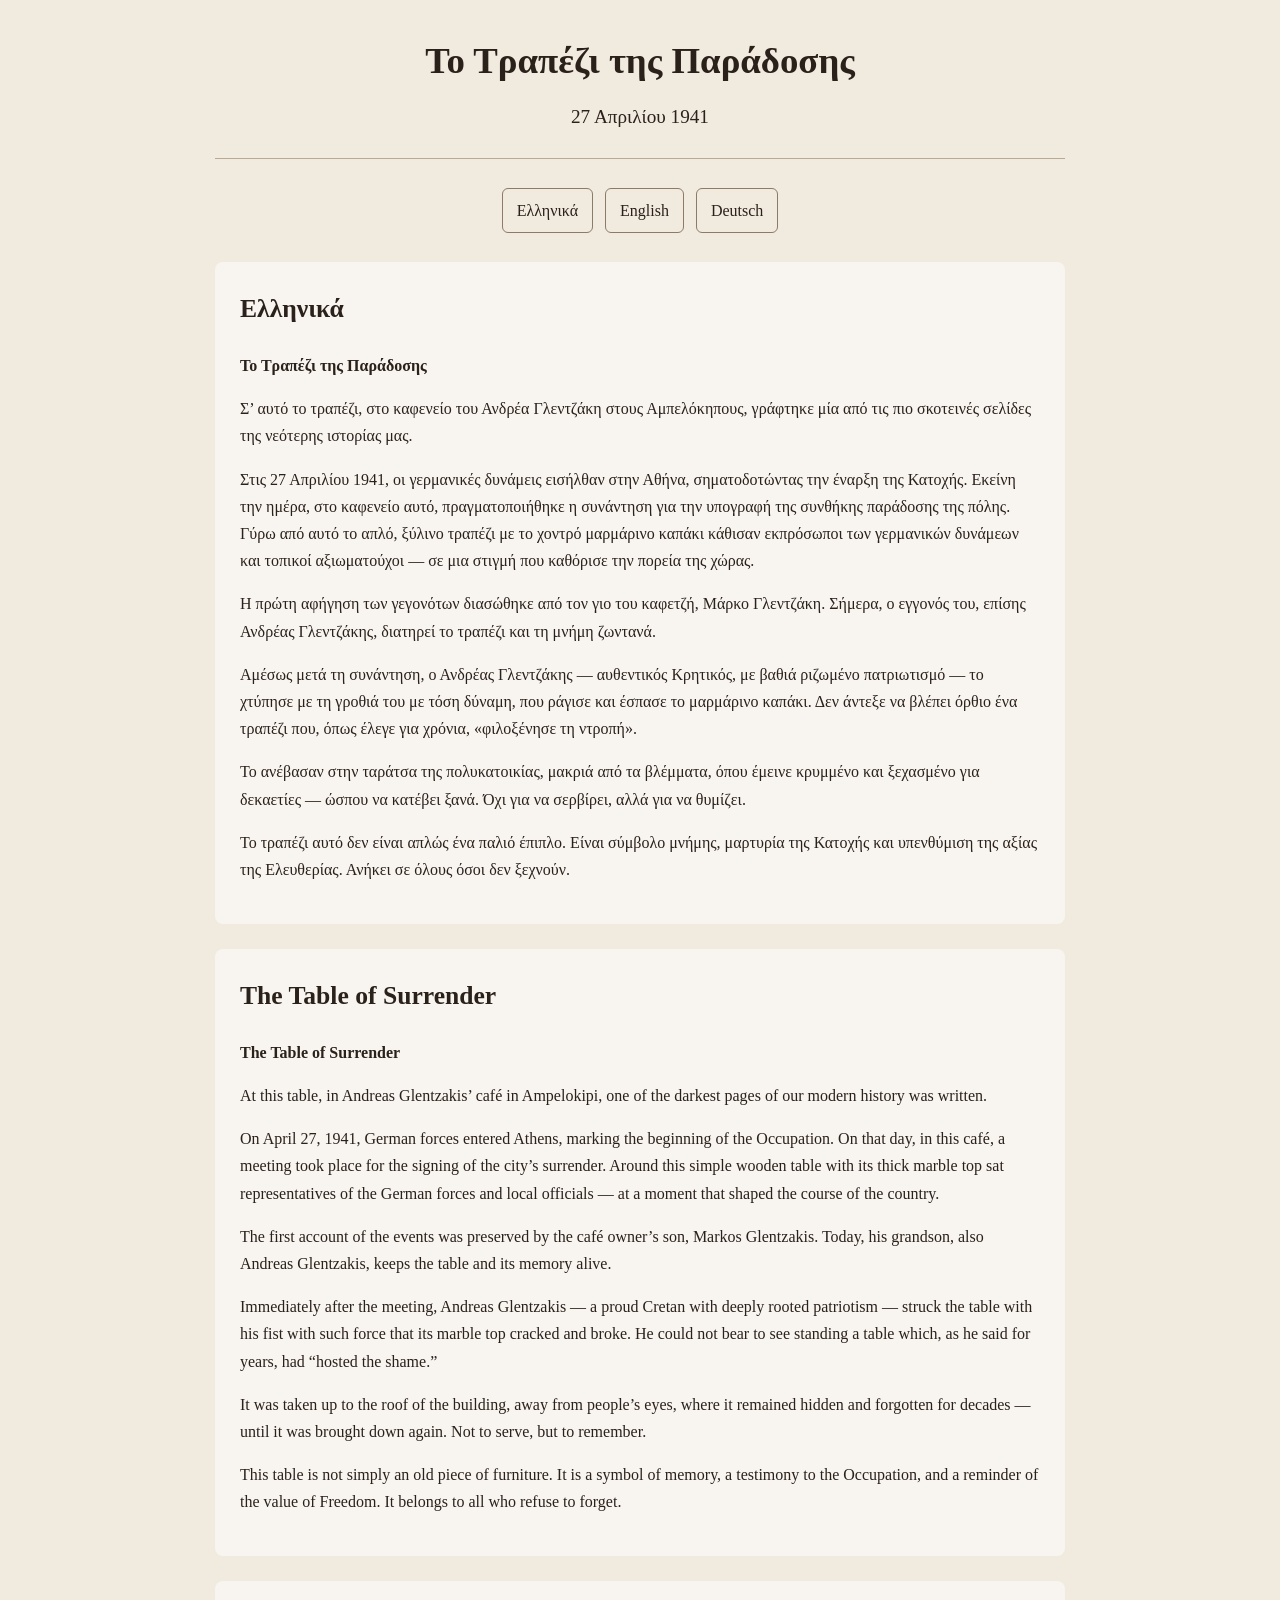
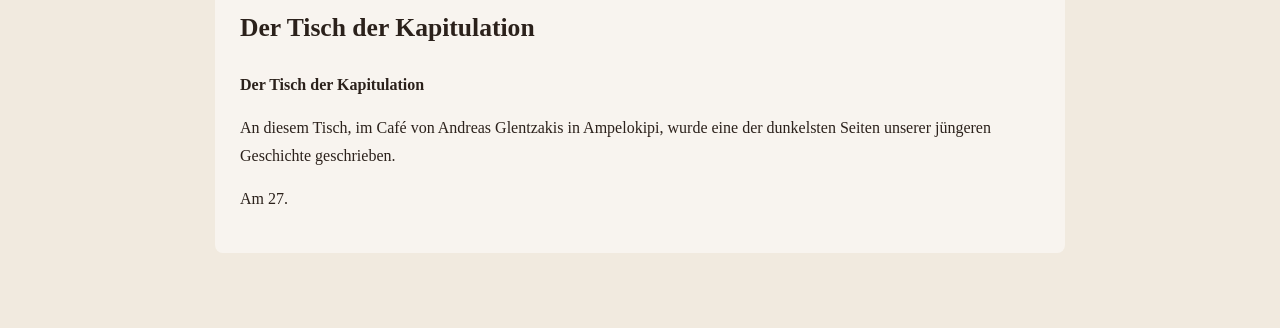
==== trapezi-paradosis/index.html @ 04c057d1 "Create index.html" ====
<!DOCTYPE html>
<html lang="el">
<head>
<meta charset="UTF-8">
<meta name="viewport" content="width=device-width, initial-scale=1.0">
<title>Το Τραπέζι της Παράδοσης</title>

<style>
body {
    margin: 0;
    background: #f1eadf;
    color: #2b211b;
    font-family: Georgia, "Times New Roman", serif;
    line-height: 1.7;
}

main {
    max-width: 850px;
    margin: auto;
    padding: 30px 20px 50px;
}

header {
    text-align: center;
    border-bottom: 1px solid #b9aa96;
    padding-bottom: 25px;
    margin-bottom: 25px;
}

h1 {
    font-size: 2.3em;
    margin: 0 0 8px;
}

.date {
    font-size: 1.2em;
}

nav {
    text-align: center;
    margin: 25px 0;
}

nav a {
    display: inline-block;
    padding: 8px 14px;
    margin: 4px;
    border: 1px solid #8d7b67;
    border-radius: 6px;
    color: #2b211b;
    text-decoration: none;
}

section {
    background: rgba(255,255,255,0.5);
    padding: 25px;
    margin-bottom: 25px;
    border-radius: 8px;
}

h2 {
    margin-top: 0;
    font-size: 1.6em;
}

footer {
    text-align: center;
    color: #6f6257;
    margin-top: 35px;
}
</style>
</head>

<body>

<main>

<header>
<h1>Το Τραπέζι της Παράδοσης</h1>
<div class="date">27 Απριλίου 1941</div>
</header>

<nav>
<a href="#el">Ελληνικά</a>
<a href="#en">English</a>
<a href="#de">Deutsch</a>
</nav>

<section id="el">

<h2>Ελληνικά</h2>

<p><strong>Το Τραπέζι της Παράδοσης</strong></p>

<p>
Σ’ αυτό το τραπέζι, στο καφενείο του Ανδρέα Γλεντζάκη στους Αμπελόκηπους, γράφτηκε μία από τις πιο σκοτεινές σελίδες της νεότερης ιστορίας μας.
</p>

<p>
Στις 27 Απριλίου 1941, οι γερμανικές δυνάμεις εισήλθαν στην Αθήνα, σηματοδοτώντας την έναρξη της Κατοχής. Εκείνη την ημέρα, στο καφενείο αυτό, πραγματοποιήθηκε η συνάντηση για την υπογραφή της συνθήκης παράδοσης της πόλης. Γύρω από αυτό το απλό, ξύλινο τραπέζι με το χοντρό μαρμάρινο καπάκι κάθισαν εκπρόσωποι των γερμανικών δυνάμεων και τοπικοί αξιωματούχοι — σε μια στιγμή που καθόρισε την πορεία της χώρας.
</p>

<p>
Η πρώτη αφήγηση των γεγονότων διασώθηκε από τον γιο του καφετζή, Μάρκο Γλεντζάκη. Σήμερα, ο εγγονός του, επίσης Ανδρέας Γλεντζάκης, διατηρεί το τραπέζι και τη μνήμη ζωντανά.
</p>

<p>
Αμέσως μετά τη συνάντηση, ο Ανδρέας Γλεντζάκης — αυθεντικός Κρητικός, με βαθιά ριζωμένο πατριωτισμό — το χτύπησε με τη γροθιά του με τόση δύναμη, που ράγισε και έσπασε το μαρμάρινο καπάκι. Δεν άντεξε να βλέπει όρθιο ένα τραπέζι που, όπως έλεγε για χρόνια, «φιλοξένησε τη ντροπή».
</p>

<p>
Το ανέβασαν στην ταράτσα της πολυκατοικίας, μακριά από τα βλέμματα, όπου έμεινε κρυμμένο και ξεχασμένο για δεκαετίες — ώσπου να κατέβει ξανά. Όχι για να σερβίρει, αλλά για να θυμίζει.
</p>

<p>
Το τραπέζι αυτό δεν είναι απλώς ένα παλιό έπιπλο. Είναι σύμβολο μνήμης, μαρτυρία της Κατοχής και υπενθύμιση της αξίας της Ελευθερίας. Ανήκει σε όλους όσοι δεν ξεχνούν.
</p>

</section>

<section id="en">

<h2>The Table of Surrender</h2>

<p><strong>The Table of Surrender</strong></p>

<p>
At this table, in Andreas Glentzakis’ café in Ampelokipi, one of the darkest pages of our modern history was written.
</p>

<p>
On April 27, 1941, German forces entered Athens, marking the beginning of the Occupation. On that day, in this café, a meeting took place for the signing of the city’s surrender. Around this simple wooden table with its thick marble top sat representatives of the German forces and local officials — at a moment that shaped the course of the country.
</p>

<p>
The first account of the events was preserved by the café owner’s son, Markos Glentzakis. Today, his grandson, also Andreas Glentzakis, keeps the table and its memory alive.
</p>

<p>
Immediately after the meeting, Andreas Glentzakis — a proud Cretan with deeply rooted patriotism — struck the table with his fist with such force that its marble top cracked and broke. He could not bear to see standing a table which, as he said for years, had “hosted the shame.”
</p>

<p>
It was taken up to the roof of the building, away from people’s eyes, where it remained hidden and forgotten for decades — until it was brought down again. Not to serve, but to remember.
</p>

<p>
This table is not simply an old piece of furniture. It is a symbol of memory, a testimony to the Occupation, and a reminder of the value of Freedom. It belongs to all who refuse to forget.
</p>

</section>

<section id="de">

<h2>Der Tisch der Kapitulation</h2>

<p><strong>Der Tisch der Kapitulation</strong></p>

<p>
An diesem Tisch, im Café von Andreas Glentzakis in Ampelokipi, wurde eine der dunkelsten Seiten unserer jüngeren Geschichte geschrieben.
</p>

<p>
Am 27.
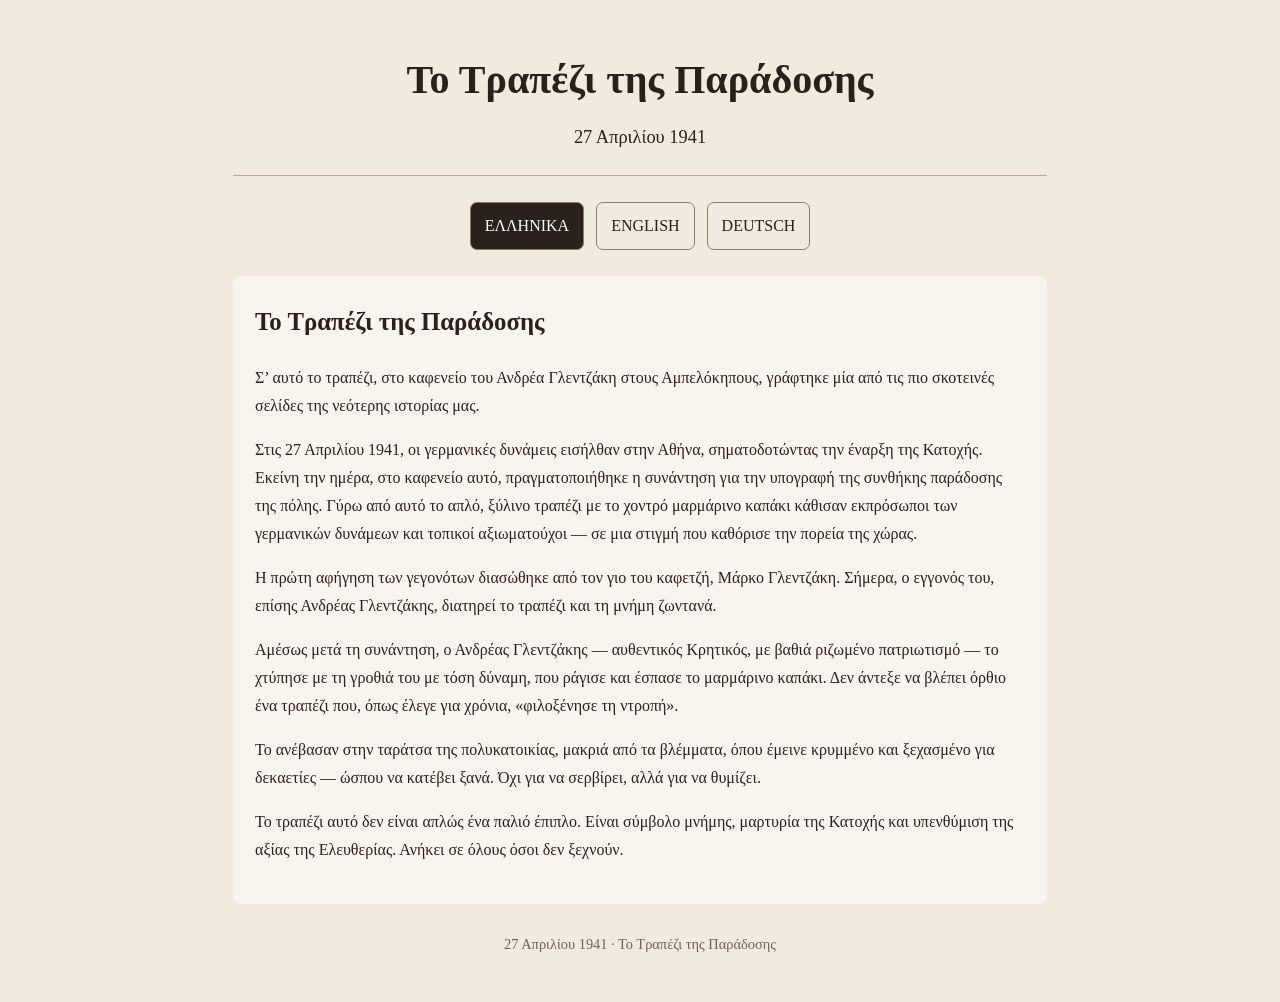
==== commit 49d0351d: "Add files via upload" ====
--- a/trapezi-paradosis/index.html
+++ b/trapezi-paradosis/index.html
@@ -4,161 +4,77 @@
 <meta charset="UTF-8">
 <meta name="viewport" content="width=device-width, initial-scale=1.0">
 <title>Το Τραπέζι της Παράδοσης</title>
-
 <style>
-body {
-    margin: 0;
-    background: #f1eadf;
-    color: #2b211b;
-    font-family: Georgia, "Times New Roman", serif;
-    line-height: 1.7;
-}
-
-main {
-    max-width: 850px;
-    margin: auto;
-    padding: 30px 20px 50px;
-}
-
-header {
-    text-align: center;
-    border-bottom: 1px solid #b9aa96;
-    padding-bottom: 25px;
-    margin-bottom: 25px;
-}
-
-h1 {
-    font-size: 2.3em;
-    margin: 0 0 8px;
-}
-
-.date {
-    font-size: 1.2em;
-}
-
-nav {
-    text-align: center;
-    margin: 25px 0;
-}
-
-nav a {
-    display: inline-block;
-    padding: 8px 14px;
-    margin: 4px;
-    border: 1px solid #8d7b67;
-    border-radius: 6px;
-    color: #2b211b;
-    text-decoration: none;
-}
-
-section {
-    background: rgba(255,255,255,0.5);
-    padding: 25px;
-    margin-bottom: 25px;
-    border-radius: 8px;
-}
-
-h2 {
-    margin-top: 0;
-    font-size: 1.6em;
-}
-
-footer {
-    text-align: center;
-    color: #6f6257;
-    margin-top: 35px;
-}
+*{box-sizing:border-box}
+body{margin:0;background:#f1eadf;color:#2b211b;font-family:Georgia,"Times New Roman",serif;line-height:1.75}
+main{max-width:850px;margin:auto;padding:25px 18px 45px}
+header{text-align:center;border-bottom:1px solid #b9aa96;padding:20px 10px 22px}
+h1{font-size:clamp(1.8rem,6vw,2.5rem);margin:0 0 6px}
+.date{font-size:1.15rem}
+.lang{text-align:center;margin:22px 0}
+.lang button{background:transparent;border:1px solid #8d7b67;color:#2b211b;border-radius:7px;padding:9px 14px;margin:4px;font:inherit;cursor:pointer}
+.lang button.active{background:#2b211b;color:#fff}
+section{background:rgba(255,255,255,.52);padding:24px 22px;border-radius:8px}
+h2{margin-top:0;font-size:1.55rem}
+footer{text-align:center;color:#6f6257;margin-top:28px;font-size:.9rem}
+.hidden{display:none}
 </style>
 </head>
-
 <body>
-
 <main>
-
 <header>
 <h1>Το Τραπέζι της Παράδοσης</h1>
 <div class="date">27 Απριλίου 1941</div>
 </header>
 
-<nav>
-<a href="#el">Ελληνικά</a>
-<a href="#en">English</a>
-<a href="#de">Deutsch</a>
-</nav>
+<div class="lang" aria-label="Επιλογή γλώσσας">
+<button class="active" onclick="showLang('el',this)">ΕΛΛΗΝΙΚΑ</button>
+<button onclick="showLang('en',this)">ENGLISH</button>
+<button onclick="showLang('de',this)">DEUTSCH</button>
+</div>
 
 <section id="el">
-
-<h2>Ελληνικά</h2>
-
-<p><strong>Το Τραπέζι της Παράδοσης</strong></p>
-
-<p>
-Σ’ αυτό το τραπέζι, στο καφενείο του Ανδρέα Γλεντζάκη στους Αμπελόκηπους, γράφτηκε μία από τις πιο σκοτεινές σελίδες της νεότερης ιστορίας μας.
-</p>
-
-<p>
-Στις 27 Απριλίου 1941, οι γερμανικές δυνάμεις εισήλθαν στην Αθήνα, σηματοδοτώντας την έναρξη της Κατοχής. Εκείνη την ημέρα, στο καφενείο αυτό, πραγματοποιήθηκε η συνάντηση για την υπογραφή της συνθήκης παράδοσης της πόλης. Γύρω από αυτό το απλό, ξύλινο τραπέζι με το χοντρό μαρμάρινο καπάκι κάθισαν εκπρόσωποι των γερμανικών δυνάμεων και τοπικοί αξιωματούχοι — σε μια στιγμή που καθόρισε την πορεία της χώρας.
-</p>
-
-<p>
-Η πρώτη αφήγηση των γεγονότων διασώθηκε από τον γιο του καφετζή, Μάρκο Γλεντζάκη. Σήμερα, ο εγγονός του, επίσης Ανδρέας Γλεντζάκης, διατηρεί το τραπέζι και τη μνήμη ζωντανά.
-</p>
-
-<p>
-Αμέσως μετά τη συνάντηση, ο Ανδρέας Γλεντζάκης — αυθεντικός Κρητικός, με βαθιά ριζωμένο πατριωτισμό — το χτύπησε με τη γροθιά του με τόση δύναμη, που ράγισε και έσπασε το μαρμάρινο καπάκι. Δεν άντεξε να βλέπει όρθιο ένα τραπέζι που, όπως έλεγε για χρόνια, «φιλοξένησε τη ντροπή».
-</p>
-
-<p>
-Το ανέβασαν στην ταράτσα της πολυκατοικίας, μακριά από τα βλέμματα, όπου έμεινε κρυμμένο και ξεχασμένο για δεκαετίες — ώσπου να κατέβει ξανά. Όχι για να σερβίρει, αλλά για να θυμίζει.
-</p>
-
-<p>
-Το τραπέζι αυτό δεν είναι απλώς ένα παλιό έπιπλο. Είναι σύμβολο μνήμης, μαρτυρία της Κατοχής και υπενθύμιση της αξίας της Ελευθερίας. Ανήκει σε όλους όσοι δεν ξεχνούν.
-</p>
-
+<h2>Το Τραπέζι της Παράδοσης</h2>
+<p>Σ’ αυτό το τραπέζι, στο καφενείο του Ανδρέα Γλεντζάκη στους Αμπελόκηπους, γράφτηκε μία από τις πιο σκοτεινές σελίδες της νεότερης ιστορίας μας.</p>
+<p>Στις 27 Απριλίου 1941, οι γερμανικές δυνάμεις εισήλθαν στην Αθήνα, σηματοδοτώντας την έναρξη της Κατοχής. Εκείνη την ημέρα, στο καφενείο αυτό, πραγματοποιήθηκε η συνάντηση για την υπογραφή της συνθήκης παράδοσης της πόλης. Γύρω από αυτό το απλό, ξύλινο τραπέζι με το χοντρό μαρμάρινο καπάκι κάθισαν εκπρόσωποι των γερμανικών δυνάμεων και τοπικοί αξιωματούχοι — σε μια στιγμή που καθόρισε την πορεία της χώρας.</p>
+<p>Η πρώτη αφήγηση των γεγονότων διασώθηκε από τον γιο του καφετζή, Μάρκο Γλεντζάκη. Σήμερα, ο εγγονός του, επίσης Ανδρέας Γλεντζάκης, διατηρεί το τραπέζι και τη μνήμη ζωντανά.</p>
+<p>Αμέσως μετά τη συνάντηση, ο Ανδρέας Γλεντζάκης — αυθεντικός Κρητικός, με βαθιά ριζωμένο πατριωτισμό — το χτύπησε με τη γροθιά του με τόση δύναμη, που ράγισε και έσπασε το μαρμάρινο καπάκι. Δεν άντεξε να βλέπει όρθιο ένα τραπέζι που, όπως έλεγε για χρόνια, «φιλοξένησε τη ντροπή».</p>
+<p>Το ανέβασαν στην ταράτσα της πολυκατοικίας, μακριά από τα βλέμματα, όπου έμεινε κρυμμένο και ξεχασμένο για δεκαετίες — ώσπου να κατέβει ξανά. Όχι για να σερβίρει, αλλά για να θυμίζει.</p>
+<p>Το τραπέζι αυτό δεν είναι απλώς ένα παλιό έπιπλο. Είναι σύμβολο μνήμης, μαρτυρία της Κατοχής και υπενθύμιση της αξίας της Ελευθερίας. Ανήκει σε όλους όσοι δεν ξεχνούν.</p>
 </section>
 
-<section id="en">
-
+<section id="en" class="hidden">
 <h2>The Table of Surrender</h2>
-
-<p><strong>The Table of Surrender</strong></p>
-
-<p>
-At this table, in Andreas Glentzakis’ café in Ampelokipi, one of the darkest pages of our modern history was written.
-</p>
-
-<p>
-On April 27, 1941, German forces entered Athens, marking the beginning of the Occupation. On that day, in this café, a meeting took place for the signing of the city’s surrender. Around this simple wooden table with its thick marble top sat representatives of the German forces and local officials — at a moment that shaped the course of the country.
-</p>
-
-<p>
-The first account of the events was preserved by the café owner’s son, Markos Glentzakis. Today, his grandson, also Andreas Glentzakis, keeps the table and its memory alive.
-</p>
-
-<p>
-Immediately after the meeting, Andreas Glentzakis — a proud Cretan with deeply rooted patriotism — struck the table with his fist with such force that its marble top cracked and broke. He could not bear to see standing a table which, as he said for years, had “hosted the shame.”
-</p>
-
-<p>
-It was taken up to the roof of the building, away from people’s eyes, where it remained hidden and forgotten for decades — until it was brought down again. Not to serve, but to remember.
-</p>
-
-<p>
-This table is not simply an old piece of furniture. It is a symbol of memory, a testimony to the Occupation, and a reminder of the value of Freedom. It belongs to all who refuse to forget.
-</p>
-
+<p>At this table, in Andreas Glentzakis’ café in Ampelokipi, one of the darkest pages of our modern history was written.</p>
+<p>On April 27, 1941, German forces entered Athens, marking the beginning of the Occupation. On that day, in this café, a meeting took place for the signing of the city’s surrender. Around this simple wooden table with its thick marble top sat representatives of the German forces and local officials — at a moment that shaped the course of the country.</p>
+<p>The first account of the events was preserved by the café owner’s son, Markos Glentzakis. Today, his grandson, also Andreas Glentzakis, keeps the table and its memory alive.</p>
+<p>Immediately after the meeting, Andreas Glentzakis — a proud Cretan with deeply rooted patriotism — struck the table with his fist with such force that its marble top cracked and broke. He could not bear to see standing a table which, as he said for years, had “hosted the shame.”</p>
+<p>It was taken up to the roof of the building, away from people’s eyes, where it remained hidden and forgotten for decades — until it was brought down again. Not to serve, but to remember.</p>
+<p>This table is not simply an old piece of furniture. It is a symbol of memory, a testimony to the Occupation, and a reminder of the value of Freedom. It belongs to all who refuse to forget.</p>
 </section>
 
-<section id="de">
+<section id="de" class="hidden">
+<h2>Der Tisch der Kapitulation</h2>
+<p>An diesem Tisch, im Café von Andreas Glentzakis in Ampelokipi, wurde eine der dunkelsten Seiten unserer jüngeren Geschichte geschrieben.</p>
+<p>Am 27. April 1941 marschierten deutsche Truppen in Athen ein und markierten damit den Beginn der Besatzung. An diesem Tag fand in diesem Café das Treffen zur Unterzeichnung der Kapitulation der Stadt statt. Um diesen einfachen Holztisch mit seiner dicken Marmorplatte saßen Vertreter der deutschen Streitkräfte und örtliche Amtsträger — in einem Augenblick, der den weiteren Verlauf des Landes prägte.</p>
+<p>Die erste Schilderung der Ereignisse wurde vom Sohn des Cafébesitzers, Markos Glentzakis, überliefert. Heute bewahrt sein Enkel, ebenfalls Andreas Glentzakis, den Tisch und die Erinnerung lebendig.</p>
+<p>Unmittelbar nach dem Treffen schlug Andreas Glentzakis — ein stolzer Kreter mit tief verwurzeltem Patriotismus — mit der Faust so kräftig auf den Tisch, dass die Marmorplatte Risse bekam und zerbrach. Er konnte es nicht ertragen, einen Tisch stehen zu sehen, der, wie er jahrelang sagte, „die Schande beherbergt hatte“.</p>
+<p>Der Tisch wurde auf die Dachterrasse des Gebäudes gebracht, fern von den Blicken der Menschen, wo er jahrzehntelang verborgen und vergessen blieb — bis er wieder heruntergebracht wurde. Nicht um zu dienen, sondern um zu erinnern.</p>
+<p>Dieser Tisch ist nicht einfach ein altes Möbelstück. Er ist ein Symbol der Erinnerung, ein Zeugnis der Besatzungszeit und eine Erinnerung an den Wert der Freiheit. Er gehört allen, die nicht vergessen.</p>
+</section>
 
-<h2>Der Tisch der Kapitulation</h2>
+<footer>27 Απριλίου 1941 · Το Τραπέζι της Παράδοσης</footer>
+</main>
 
-<p><strong>Der Tisch der Kapitulation</strong></p>
-
-<p>
-An diesem Tisch, im Café von Andreas Glentzakis in Ampelokipi, wurde eine der dunkelsten Seiten unserer jüngeren Geschichte geschrieben.
-</p>
-
-<p>
-Am 27.
+<script>
+function showLang(lang,button){
+  document.querySelectorAll('section').forEach(s=>s.classList.add('hidden'));
+  document.getElementById(lang).classList.remove('hidden');
+  document.querySelectorAll('.lang button').forEach(b=>b.classList.remove('active'));
+  button.classList.add('active');
+  document.documentElement.lang=lang;
+  window.scrollTo({top:0,behavior:'smooth'});
+}
+</script>
+</body>
+</html>
